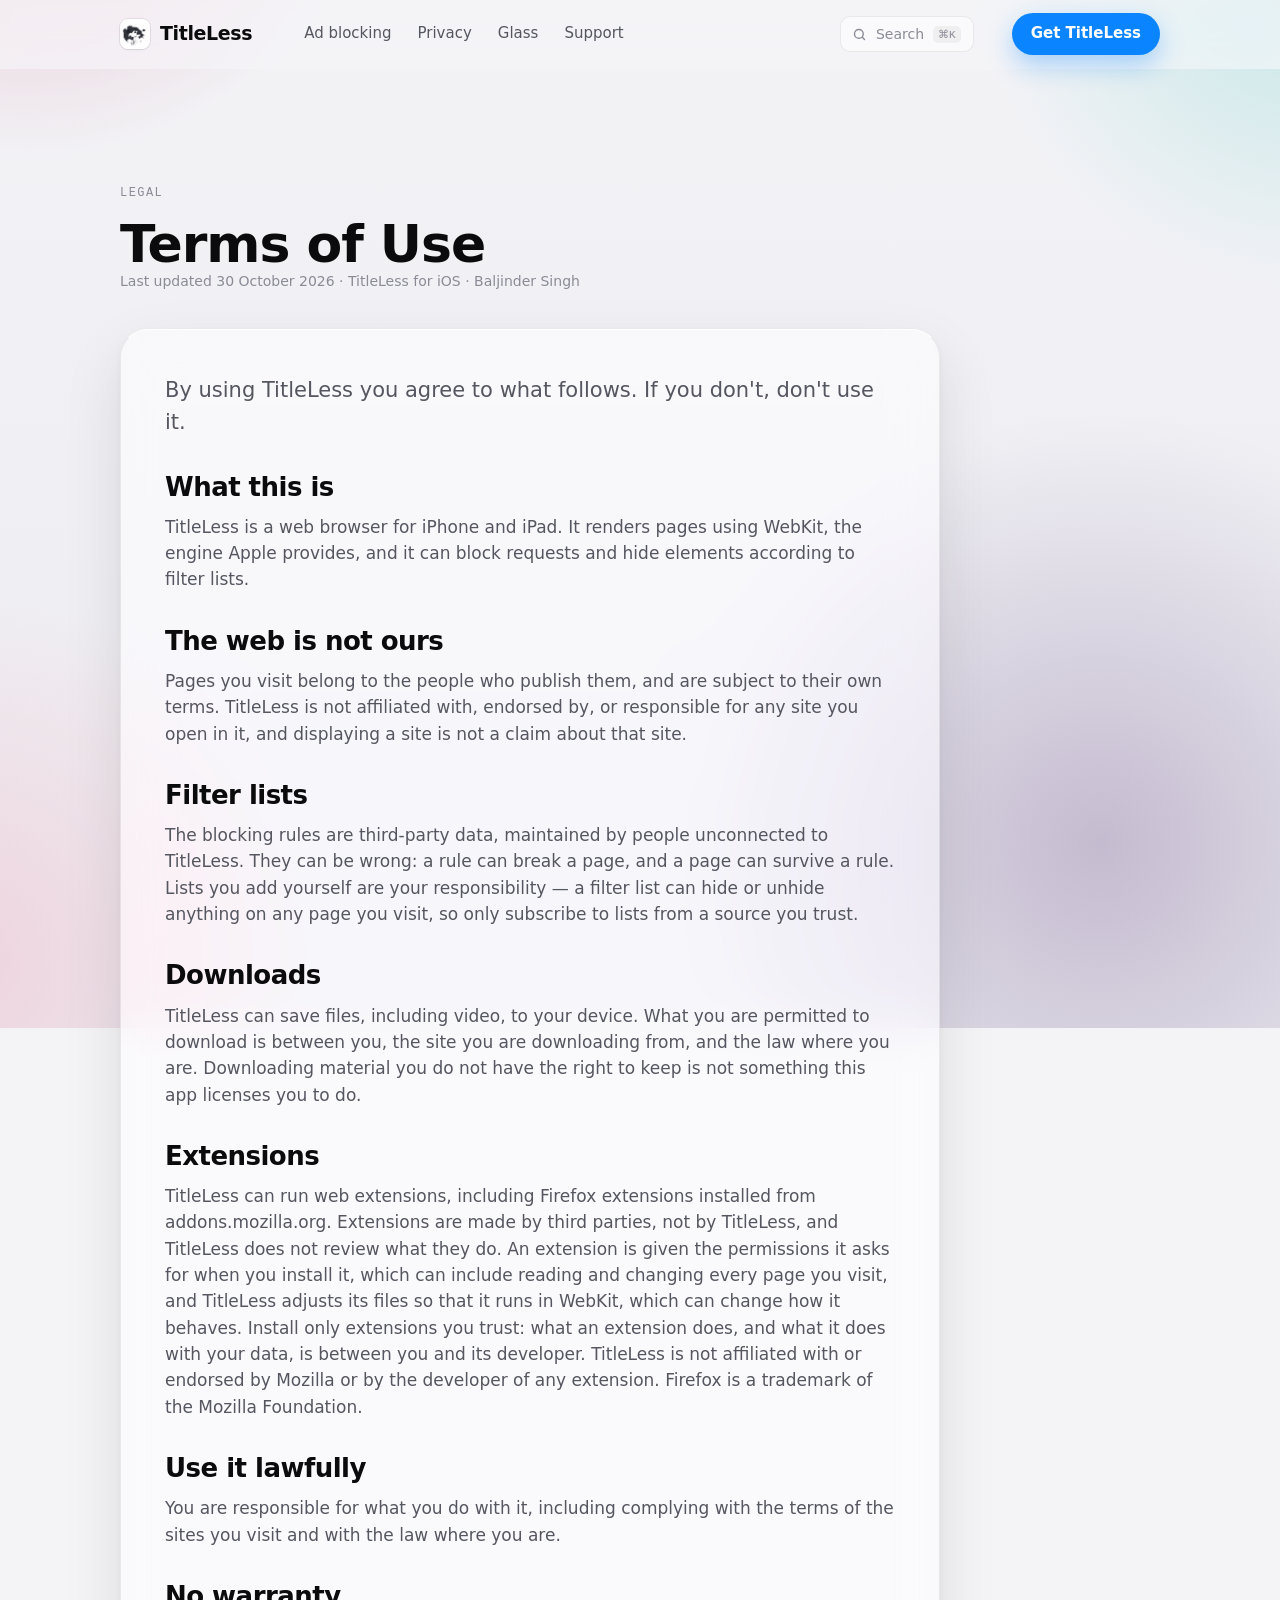
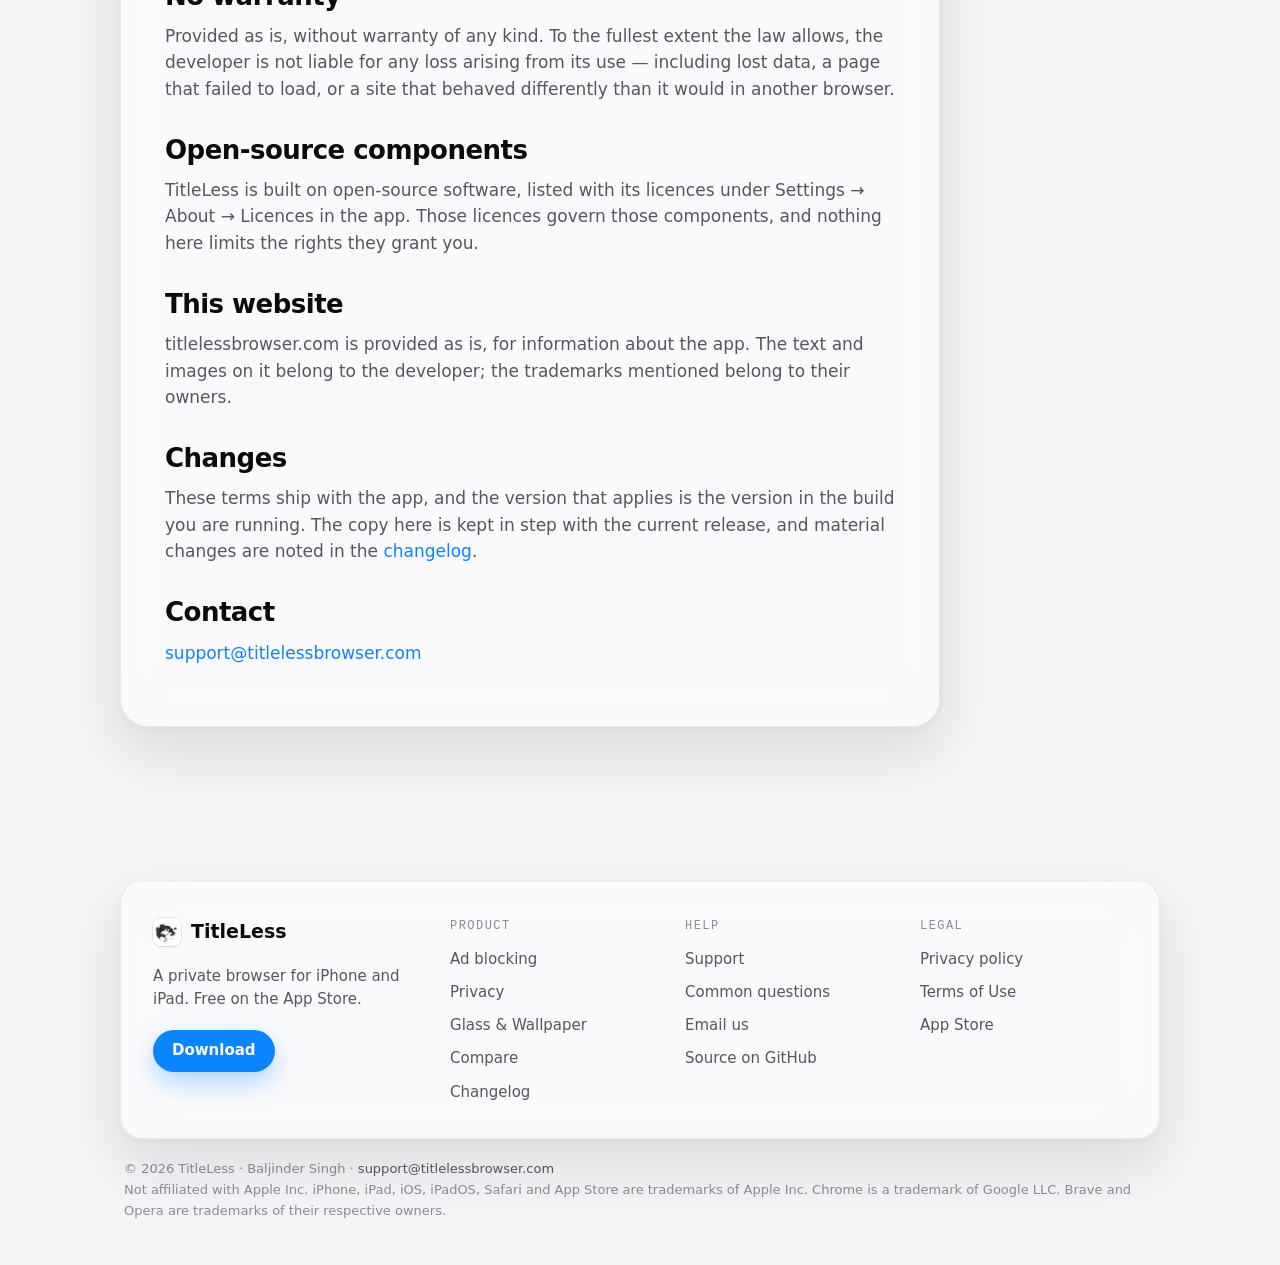
==== terms/index.html @ 801236ca "The titlelessbrowser.com site, published by GitHub Pages Moved here from the IONOS webspace, whose l" ====
<!doctype html>
<html lang="en">
<head>
<meta charset="utf-8">
<meta name="viewport" content="width=device-width, initial-scale=1">
<title>Terms of Use — TitleLess</title>
<meta name="description" content="The terms you agree to when you use TitleLess for iPhone and iPad.">
<link rel="icon" type="image/png" sizes="64x64" href="/assets/favicon.png">
<link rel="apple-touch-icon" href="/assets/apple-touch-icon.png">
<link rel="stylesheet" href="/assets/site.css?v=d35aa165">
<link rel="canonical" href="https://titlelessbrowser.com/terms/">
<meta property="og:type" content="website">
<meta property="og:site_name" content="TitleLess">
<meta property="og:url" content="https://titlelessbrowser.com/terms/">
<meta property="og:title" content="Terms of Use — TitleLess">
<meta property="og:description" content="The terms you agree to when you use TitleLess.">
<meta property="og:image" content="https://titlelessbrowser.com/assets/og.png">
<meta name="twitter:card" content="summary_large_image">
</head>
<body>

<header class="masthead" id="masthead">
  <div class="wrap masthead__inner">
    <a class="brand" href="/"><img src="/assets/icon.png" alt=""> TitleLess</a>
    <nav aria-label="Primary">
      <a href="/#blocking">Ad blocking</a>
      <a href="/#privacy">Privacy</a>
      <a href="/#glass">Glass</a>
      <a href="/support/">Support</a>
    </nav>
    <button class="search-btn" data-search-open aria-label="Search this site">
      <svg width="15" height="15" viewBox="0 0 24 24" fill="none" stroke="currentColor" stroke-width="2.2" stroke-linecap="round"><circle cx="11" cy="11" r="7"/><path d="M20 20l-3.5-3.5"/></svg>
      <span>Search</span><kbd>⌘K</kbd>
    </button>
    <a class="btn btn--primary btn--sm masthead__cta" href="https://apps.apple.com/us/app/titleless/id6802217433">Get TitleLess</a>
  </div>
</header>

<main class="wrap section">
  <div class="section__head">
    <span class="label">Legal</span>
    <h1 style="font-size: clamp(34px, 5vw, 52px);">Terms of Use</h1>
    <p class="meta">Last updated 30 October 2026 · TitleLess for iOS · Baljinder Singh</p>
  </div>

  <article class="glass prose">
    <p class="lead">By using TitleLess you agree to what follows. If you don't, don't use it.</p>

    <h2>What this is</h2>
    <p>TitleLess is a web browser for iPhone and iPad. It renders pages using WebKit, the engine
    Apple provides, and it can block requests and hide elements according to filter lists.</p>

    <h2>The web is not ours</h2>
    <p>Pages you visit belong to the people who publish them, and are subject to their own
    terms. TitleLess is not affiliated with, endorsed by, or responsible for any site you open
    in it, and displaying a site is not a claim about that site.</p>

    <h2>Filter lists</h2>
    <p>The blocking rules are third-party data, maintained by people unconnected to TitleLess.
    They can be wrong: a rule can break a page, and a page can survive a rule. Lists you add
    yourself are your responsibility — a filter list can hide or unhide anything on any page you
    visit, so only subscribe to lists from a source you trust.</p>

    <h2>Downloads</h2>
    <p>TitleLess can save files, including video, to your device. What you are permitted to
    download is between you, the site you are downloading from, and the law where you are.
    Downloading material you do not have the right to keep is not something this app licenses
    you to do.</p>

    <h2>Extensions</h2>
    <p>TitleLess can run web extensions, including Firefox extensions installed from
    addons.mozilla.org. Extensions are made by third parties, not by TitleLess, and TitleLess does
    not review what they do. An extension is given the permissions it asks for when you install
    it, which can include reading and changing every page you visit, and TitleLess adjusts its
    files so that it runs in WebKit, which can change how it behaves. Install only extensions you
    trust: what an extension does, and what it does with your data, is between you and its
    developer. TitleLess is not affiliated with or endorsed by Mozilla or by the developer of any
    extension. Firefox is a trademark of the Mozilla Foundation.</p>

    <h2>Use it lawfully</h2>
    <p>You are responsible for what you do with it, including complying with the terms of the
    sites you visit and with the law where you are.</p>

    <h2>No warranty</h2>
    <p>Provided as is, without warranty of any kind. To the fullest extent the law allows, the
    developer is not liable for any loss arising from its use — including lost data, a page that
    failed to load, or a site that behaved differently than it would in another browser.</p>

    <h2>Open-source components</h2>
    <p>TitleLess is built on open-source software, listed with its licences under Settings →
    About → Licences in the app. Those licences govern those components, and nothing here limits
    the rights they grant you.</p>

    <h2>This website</h2>
    <p>titlelessbrowser.com is provided as is, for information about the app. The text and
    images on it belong to the developer; the trademarks mentioned belong to their owners.</p>

    <h2>Changes</h2>
    <p>These terms ship with the app, and the version that applies is the version in the build
    you are running. The copy here is kept in step with the current release, and material
    changes are noted in the <a href="/changelog/">changelog</a>.</p>

    <h2>Contact</h2>
    <p><a href="mailto:support@titlelessbrowser.com">support@titlelessbrowser.com</a></p>
  </article>
</main>

<div class="search" id="search" hidden role="dialog" aria-modal="true" aria-label="Search">
  <div class="search__panel">
    <div class="search__field">
      <svg width="18" height="18" viewBox="0 0 24 24" fill="none" stroke="currentColor" stroke-width="2.2" stroke-linecap="round"><circle cx="11" cy="11" r="7"/><path d="M20 20l-3.5-3.5"/></svg>
      <input class="search__input" type="search" placeholder="Search the site — downloads, privacy, glass…" aria-label="Search">
      <button class="search__close" data-search-close>ESC</button>
    </div>
    <div class="search__results" role="listbox"></div>
  </div>
</div>

<footer class="footer">
  <div class="wrap">
    <div class="footer__inner glass glass--panel">
      <div class="footer__brand">
        <a class="footer__mark" href="/"><img src="/assets/icon.png" alt=""> TitleLess</a>
        <p>A private browser for iPhone and iPad. Free on the App Store.</p>
        <a class="btn btn--primary btn--sm" href="https://apps.apple.com/us/app/titleless/id6802217433">Download</a>
      </div>

      <nav class="footer__col" aria-label="Product">
        <span class="label">Product</span>
        <a href="/#blocking">Ad blocking</a>
        <a href="/#privacy">Privacy</a>
        <a href="/#glass">Glass &amp; Wallpaper</a>
        <a href="/#compare">Compare</a>
        <a href="/changelog/">Changelog</a>
      </nav>

      <nav class="footer__col" aria-label="Help">
        <span class="label">Help</span>
        <a href="/support/">Support</a>
        <a href="/support/#questions">Common questions</a>
        <a href="mailto:support@titlelessbrowser.com">Email us</a>
        <a href="https://github.com/supporttitleless-dev/Titleless">Source on GitHub</a>
      </nav>

      <nav class="footer__col" aria-label="Legal">
        <span class="label">Legal</span>
        <a href="/privacy/">Privacy policy</a>
        <a href="/terms/">Terms of Use</a>
        <a href="https://apps.apple.com/us/app/titleless/id6802217433">App Store</a>
      </nav>
    </div>

    <p class="footer__legal">© <span id="year">2026</span> TitleLess · Baljinder Singh ·
    <a href="mailto:support@titlelessbrowser.com">support@titlelessbrowser.com</a><br>
    Not affiliated with Apple Inc. iPhone, iPad, iOS, iPadOS, Safari and App Store are trademarks
    of Apple Inc. Chrome is a trademark of Google LLC. Brave and Opera are trademarks of their
    respective owners.</p>
  </div>
</footer>

<script>document.getElementById('year').textContent = new Date().getFullYear();</script>
</body>
</html>
---- assets/site.css ----
/* TitleLess — web design language.
   The app's glass, ported to a white page. Tokens mirror the app's real
   values: radius 28/22/14, capsule = height/2, gradient alpha 0.55, the
   Wallpaper.swift preset ramps, the iOS accent blue and green. */

/* ---------------------------------------------------------------- tokens */
:root {
  color-scheme: light;

  /* Ground. White-based: a near-white paper, never pure #FFF, so white glass
     still reads as a separate object on top of it. */
  --ground:        #F4F4F7;
  --ground-2:      #ECECF1;

  /* Ink */
  --ink:           #0B0B0D;   /* Wallpaper "Ink" stop 1 — body + headings */
  --ink-2:         #55565F;   /* secondary label */
  --ink-3:         #8A8B95;   /* tertiary label */

  /* Accents, straight off the app */
  --accent:        #0A84FF;   /* iOS system blue — links, values */
  --accent-press:  #0069D9;
  --on:            #30D158;   /* iOS system green — a toggle that is on */

  /* App gradient presets, used as pale blooms behind the glass */
  --dusk-1: #1B2A4A; --dusk-2: #5B3A78; --dusk-3: #C2557A;
  --tide-1: #08243B; --tide-2: #1B6E8C; --tide-3: #7FD4D0;
  --bloom-3: #F2A0B6;

  /* Glass */
  --glass:         rgba(255, 255, 255, 0.55);
  --glass-strong:  rgba(255, 255, 255, 0.72);
  --glass-well:    rgba(255, 255, 255, 0.40);  /* a group inside a card */
  --glass-blur:    saturate(180%) blur(24px);
  --rim:           rgba(255, 255, 255, 0.85);  /* lit top edge */
  --hairline:      rgba(11, 11, 13, 0.07);
  --shadow:        0 24px 60px rgba(11, 11, 13, 0.10),
                   0 2px 8px rgba(11, 11, 13, 0.05);
  --shadow-lift:   0 34px 80px rgba(11, 11, 13, 0.16),
                   0 3px 10px rgba(11, 11, 13, 0.07);

  /* Geometry — the app's own radii */
  --r-card:   28px;
  --r-panel:  22px;
  --r-row:    14px;
  --r-capsule: 999px;

  /* Rhythm */
  --gutter: 20px;
  --max:    1080px;
  --section: clamp(64px, 9vw, 128px);

  /* Type */
  --font-round: ui-rounded, "SF Pro Rounded", "SF Pro Display", -apple-system,
                BlinkMacSystemFont, "Segoe UI", system-ui, sans-serif;
  --font-text:  -apple-system, BlinkMacSystemFont, "SF Pro Text", "Segoe UI",
                system-ui, Roboto, Helvetica, Arial, sans-serif;
  --font-mono:  ui-monospace, SFMono-Regular, Menlo, monospace;
}

/* White-based by decision: the site does not follow the system's dark mode.
   The app is where light and dark live; the site is one white room. */

/* --------------------------------------------------------------- reset-ish */
* { box-sizing: border-box; }

body {
  margin: 0;
  background: var(--ground);
  color: var(--ink);
  font-family: var(--font-text);
  font-size: 17px;
  line-height: 1.55;
  -webkit-font-smoothing: antialiased;
  overflow-x: hidden;
}

/* The wallpaper: soft blooms of the app's gradients under everything, so the
   glass has something to refract. Fixed, never scrolls, never interactive. */
body::before {
  content: "";
  position: fixed;
  inset: -10vmax;
  z-index: -1;
  pointer-events: none;
  background:
    radial-gradient(44vmax 44vmax at 10% -8%,  color-mix(in oklab, var(--dusk-3) 38%, transparent), transparent 68%),
    radial-gradient(40vmax 40vmax at 94% 6%,   color-mix(in oklab, var(--tide-3) 44%, transparent), transparent 68%),
    radial-gradient(48vmax 48vmax at 80% 84%,  color-mix(in oklab, var(--dusk-2) 28%, transparent), transparent 70%),
    radial-gradient(42vmax 42vmax at 6% 94%,   color-mix(in oklab, var(--bloom-3) 32%, transparent), transparent 70%),
    linear-gradient(180deg, var(--ground), var(--ground-2));
}

img { max-width: 100%; display: block; }

a { color: var(--accent); text-decoration: none; }
a:hover { text-decoration: underline; }

h1, h2, h3, .rounded { font-family: var(--font-round); letter-spacing: -0.02em; }

h1 { font-size: clamp(40px, 6.4vw, 68px); line-height: 1.04; font-weight: 800; margin: 0; }
h2 { font-size: clamp(28px, 3.6vw, 40px); line-height: 1.12; font-weight: 800; margin: 0 0 12px; }
h3 { font-size: 21px; line-height: 1.25; font-weight: 700; margin: 0 0 6px; }

p  { margin: 0 0 16px; color: var(--ink-2); }
p.lead { font-size: clamp(18px, 2.1vw, 21px); color: var(--ink-2); max-width: 56ch; }

.wrap { width: 100%; max-width: var(--max); margin-inline: auto; padding-inline: var(--gutter); }

/* ------------------------------------------------------------------ glass */
/* One surface, three weights. Nothing else in the site draws its own box. */
.glass {
  background: var(--glass);
  -webkit-backdrop-filter: var(--glass-blur);
  backdrop-filter: var(--glass-blur);
  border: 1px solid var(--hairline);
  border-top-color: var(--rim);
  border-radius: var(--r-card);
  box-shadow: var(--shadow);
}
.glass--panel  { border-radius: var(--r-panel); }
.glass--strong { background: var(--glass-strong); }
.glass--well {
  background: var(--glass-well);
  border-radius: var(--r-panel);
  border: 1px solid var(--hairline);
  box-shadow: none;
  -webkit-backdrop-filter: none;
  backdrop-filter: none;
}

@supports not ((backdrop-filter: blur(1px)) or (-webkit-backdrop-filter: blur(1px))) {
  .glass { background: color-mix(in oklab, var(--ground) 82%, white); }
}

/* =============================================================== masthead */
/* A plain bar, not a floating pill: the mark stands on its own at the left,
   the links sit in the middle, and the one action is at the right — which is
   where every browser's site puts it, because that is where people look. */
.masthead {
  position: sticky; top: 0; z-index: 60;
  background: color-mix(in oklab, var(--ground) 72%, transparent);
  -webkit-backdrop-filter: saturate(180%) blur(18px);
          backdrop-filter: saturate(180%) blur(18px);
  border-bottom: 1px solid transparent;
  transition: border-color .2s ease, background .2s ease;
}
/* The rule only appears once the page has moved, so the top of the page is
   one uninterrupted surface. */
.masthead.is-stuck {
  border-bottom-color: var(--hairline);
  background: color-mix(in oklab, var(--ground) 88%, transparent);
}
.masthead__inner {
  display: flex; align-items: center; gap: 28px;
  height: 68px;
}
.brand {
  display: inline-flex; align-items: center; gap: 10px;
  font-family: var(--font-round); font-weight: 800; font-size: 19px;
  letter-spacing: -0.02em; color: var(--ink);
}
.brand:hover { text-decoration: none; }
.brand img {
  width: 30px; height: 30px; border-radius: 8px;
  box-shadow: 0 0 0 1px var(--hairline), 0 1px 2px rgba(11, 13, 20, .08);
}
.masthead nav { display: flex; gap: 2px; margin-left: 12px; }
.masthead nav a {
  color: var(--ink-2); font-size: 15px; font-weight: 500;
  padding: 8px 12px; border-radius: 10px;
}
.masthead nav a:hover { color: var(--ink); background: rgba(11, 13, 20, .04); text-decoration: none; }
.masthead nav a[aria-current="page"] { color: var(--ink); font-weight: 600; }
.masthead__cta { margin-left: auto; }
@media (max-width: 760px) {
  .masthead__inner { height: 60px; gap: 10px; }
  .masthead nav { display: none; }
}

/* =================================================================== hero */
.hero { padding-block: clamp(56px, 8vw, 104px) clamp(40px, 6vw, 72px); }
.hero__claim { max-width: 21ch; }
.hero h1 { font-size: clamp(42px, 6vw, 72px); letter-spacing: -0.035em; }
.hero__sub {
  font-size: clamp(18px, 2vw, 22px); line-height: 1.5;
  color: var(--ink-2); max-width: 54ch; margin: 22px 0 0;
}
.hero__cta { display: flex; flex-wrap: wrap; gap: 12px; margin-top: 32px; }
/* The row of plain facts under the buttons — the closest thing an app with no
   ratings yet has to a trust signal, and all of it verifiable. */
.hero__facts {
  display: flex; flex-wrap: wrap; gap: 8px 22px;
  margin: 26px 0 0; padding: 0; list-style: none;
}
.hero__facts li {
  display: flex; align-items: center; gap: 8px;
  font-size: 14px; color: var(--ink-2);
}
.hero__facts li::before {
  content: ""; width: 5px; height: 5px; border-radius: 50%;
  background: var(--on); flex: none;
}
.hero__grid {
  display: grid; align-items: center;
  grid-template-columns: minmax(0, 1.08fr) minmax(0, .92fr);
  gap: clamp(28px, 5vw, 60px);
}
@media (max-width: 900px) {
  .hero__grid { grid-template-columns: 1fr; }
  .hero__art { order: 2; justify-self: center; }
  .hero__claim { max-width: none; }
}

/* ============================================================ value props */
/* Three claims, stated once, with no picture. What the page is actually
   about, above anything that needs a screenshot to explain. */
.props {
  display: grid; gap: 18px;
  grid-template-columns: repeat(3, minmax(0, 1fr));
}
.prop { padding: 28px 26px; }
.prop .ic {
  width: 40px; height: 40px; border-radius: 12px;
  display: grid; place-items: center; margin-bottom: 16px;
  background: rgba(10, 132, 255, .10); color: var(--accent);
}
.prop h3 { font-size: 20px; }
.prop p { margin: 0; font-size: 15.5px; }
@media (max-width: 880px) { .props { grid-template-columns: 1fr; } }

/* ============================================================ feature row */
/* One idea, one picture, alternating sides. Three of these carry the whole
   product — not a gallery of everything the app can draw. */
.feature {
  display: grid; align-items: center;
  grid-template-columns: minmax(0, 1fr) minmax(0, 1fr);
  gap: clamp(28px, 5vw, 72px);
  padding-block: clamp(48px, 7vw, 88px);
}
.feature + .feature { border-top: 1px solid var(--hairline); }
.feature__text .label { display: block; margin-bottom: 14px; }
.feature__text h2 { font-size: clamp(26px, 3.2vw, 36px); }
.feature__text p { font-size: 17px; max-width: 46ch; }
.feature__list { margin: 20px 0 0; padding: 0; list-style: none; }
.feature__list li {
  display: flex; gap: 12px; align-items: flex-start;
  padding: 11px 0; border-bottom: 1px solid var(--hairline);
  font-size: 15.5px; color: var(--ink-2);
}
.feature__list li:last-child { border-bottom: 0; }
.feature__list b { color: var(--ink); font-weight: 600; }
.feature--flip .feature__art { order: -1; }
@media (max-width: 880px) {
  .feature { grid-template-columns: 1fr; }
  .feature--flip .feature__art { order: 0; }
  .feature__art { justify-self: center; }
}

/* ============================================================== compare */
.compare-wrap { overflow-x: auto; }
.compare {
  width: 100%; border-collapse: collapse;
  font-size: 15.5px; min-width: 520px;
}
.compare th, .compare td { padding: 15px 16px; text-align: left; }
.compare thead th {
  font-family: var(--font-mono); font-size: 12px; letter-spacing: .1em;
  text-transform: uppercase; color: var(--ink-3); font-weight: 500;
  border-bottom: 1px solid var(--hairline);
}
.compare tbody tr { border-bottom: 1px solid var(--hairline); }
.compare tbody tr:last-child { border-bottom: 0; }
.compare td:first-child { color: var(--ink); font-weight: 500; }
.compare td { color: var(--ink-2); }
.compare .yes, .compare .no, .compare .mid { text-align: center; }
.compare .yes { color: var(--on); font-weight: 600; }
.compare .mid { color: var(--ink-2); }
.compare .no  { color: var(--ink-3); }
.compare thead th:not(:first-child) { text-align: center; }
.compare td:first-child, .compare th:first-child { min-width: 240px; }
.compare__own { background: rgba(10, 132, 255, .05); }
.compare thead th:nth-child(2) { color: var(--accent); }

/* ---------------------------------------------------------------- buttons */
.btn {
  display: inline-flex; align-items: center; justify-content: center; gap: 8px;
  height: 52px; padding: 0 26px;
  border-radius: var(--r-capsule);
  font-family: var(--font-round); font-weight: 700; font-size: 17px;
  border: 1px solid transparent; cursor: pointer;
  transition: transform .16s ease, box-shadow .16s ease, background .16s ease;
}
.btn:hover { text-decoration: none; transform: translateY(-1px); }
.btn:active { transform: translateY(0) scale(0.985); }
.btn--primary { background: var(--accent); color: #fff; box-shadow: 0 10px 26px rgba(10, 132, 255, 0.32); }
.btn--primary:hover { background: var(--accent-press); }
.btn--ghost {
  background: var(--glass-strong); color: var(--ink);
  border-color: var(--hairline); border-top-color: var(--rim);
  -webkit-backdrop-filter: var(--glass-blur); backdrop-filter: var(--glass-blur);
}
.btn--sm { height: 42px; padding: 0 18px; font-size: 15px; }

/* ------------------------------------------------------------------ phone */
.phone {
  position: relative;
  width: min(300px, 78%);
  margin-inline: auto;
  /* The screenshot is 1206x2622, and the bezel adds 9px of padding on every
     side — so the *border box* has to be that much wider and taller, or the
     inner area is the wrong shape and object-fit: cover crops the sides off.
     1206+18 x 2622+18. */
  aspect-ratio: 1224 / 2640;
  border-radius: 46px;
  padding: 9px;
  background: linear-gradient(160deg, rgba(255,255,255,.9), rgba(255,255,255,.35));
  border: 1px solid var(--hairline);
  box-shadow: var(--shadow-lift);
}
.phone img { width: 100%; height: 100%; object-fit: cover; border-radius: 38px; }
.phone--tilt { transform: rotate(-2.5deg); }

/* --------------------------------------------------------------- sections */
.section { padding-block: var(--section); }
.section__head { max-width: 62ch; margin-bottom: 36px; }

.cards { display: grid; gap: 18px; grid-template-columns: repeat(3, minmax(0, 1fr)); }
.cards--2 { grid-template-columns: repeat(2, minmax(0, 1fr)); }
.card { padding: 26px; }
.card .ic {
  width: 44px; height: 44px; border-radius: var(--r-row);
  display: grid; place-items: center; margin-bottom: 16px;
  background: var(--glass-well); border: 1px solid var(--hairline);
  color: var(--accent);
}
.card p:last-child { margin-bottom: 0; }
@media (max-width: 880px) { .cards, .cards--2 { grid-template-columns: 1fr; } }

/* A settings-style list, straight from the app: a well, rows, a divider. */
.rows { padding: 8px 18px; }
.row {
  display: flex; align-items: center; gap: 16px;
  padding: 15px 0; border-bottom: 1px solid var(--hairline);
}
.row:last-child { border-bottom: 0; }
.row__title { font-weight: 500; }
.row__value { margin-left: auto; color: var(--accent); font-weight: 500; }
.row__hint { display: block; font-size: 14px; color: var(--ink-3); font-weight: 400; }
.toggle {
  margin-left: auto; width: 51px; height: 31px; border-radius: var(--r-capsule);
  background: rgba(120, 120, 128, 0.32); position: relative; flex: none;
}
.toggle.is-on { background: var(--on); }
.toggle::after {
  content: ""; position: absolute; top: 2px; left: 2px;
  width: 27px; height: 27px; border-radius: 50%; background: #fff;
  box-shadow: 0 2px 6px rgba(0,0,0,.2); transition: transform .2s ease;
}
.toggle.is-on::after { transform: translateX(20px); }

/* Screenshot gallery */
.strip { display: grid; gap: 30px 18px; grid-template-columns: repeat(3, minmax(0, 1fr)); align-items: start; }
.strip .phone { width: 100%; }
.shot { margin: 0; }
.shot figcaption {
  margin-top: 14px; text-align: center;
  font-size: 15px; font-weight: 500; color: var(--ink-2);
}
@media (max-width: 880px) {
  .strip { grid-template-columns: repeat(2, minmax(0, 1fr)); gap: 24px 12px; }
  .shot figcaption { font-size: 14px; }
}
@media (max-width: 520px) { .strip { grid-template-columns: 1fr; } .strip .phone { width: min(280px, 72%); } }

/* Prose pages — privacy, support, changelog */
.prose { padding: clamp(28px, 4vw, 44px); max-width: 820px; }
.prose p, .prose ul { max-width: 68ch; }
.prose h2 { margin-top: 34px; font-size: 26px; }
.prose h2:first-child { margin-top: 0; }
.prose h3 { margin-top: 24px; }
.prose ul { margin: 0 0 16px; padding-left: 22px; color: var(--ink-2); }
.prose li { margin-bottom: 8px; }
.prose code { font-family: var(--font-mono); font-size: 14px; background: var(--glass-well); padding: 2px 6px; border-radius: 6px; }
.meta { font-size: 14px; color: var(--ink-3); }

/* Changelog */
.release { padding: 24px 26px; margin-bottom: 18px; }
.release__head { display: flex; align-items: baseline; gap: 12px; flex-wrap: wrap; margin-bottom: 10px; }
.tag {
  display: inline-flex; align-items: center; height: 26px; padding: 0 12px;
  border-radius: var(--r-capsule); background: var(--glass-well);
  border: 1px solid var(--hairline);
  font-family: var(--font-mono); font-size: 13px; color: var(--ink-2);
}

/* The closing card */
/* The last thing on the page, so it carries the icon, the one action, and the
   three facts somebody hesitating would want — not a repeat of the hero. */
.closer {
  padding: clamp(36px, 5vw, 60px) clamp(24px, 4vw, 48px);
  text-align: center;
}
.closer__icon {
  width: 76px; height: 76px; border-radius: 18px; margin: 0 auto 18px;
  box-shadow: 0 0 0 1px var(--hairline), 0 12px 30px rgba(11, 13, 20, .12);
}
.closer .label { display: block; margin-bottom: 12px; }
.closer .lead { margin-inline: auto; }
.closer__cta {
  display: flex; flex-wrap: wrap; gap: 12px; justify-content: center;
  margin-top: 26px;
}
.closer__points {
  display: flex; flex-wrap: wrap; justify-content: center; gap: 10px 26px;
  list-style: none; margin: 28px 0 0; padding: 0;
  font-size: 15px; color: var(--ink-2);
}
/* A tick before each, drawn rather than an image or an emoji. */
.closer__points li { display: flex; align-items: center; gap: 8px; }
.closer__points li::before {
  content: ""; flex: none;
  width: 16px; height: 16px; border-radius: 50%;
  background: color-mix(in oklab, var(--on) 22%, transparent);
  box-shadow: inset 0 0 0 1px color-mix(in oklab, var(--on) 45%, transparent);
}
@media (max-width: 620px) {
  .closer__points { flex-direction: column; align-items: flex-start; text-align: left; }
}

/* Footer */
/* Three columns on a wide screen, stacked on a phone. The brand block says
   what this is and offers the one action; the two navs are everything else,
   grouped rather than strung along a single line. */
.footer { padding-block: 40px 44px; }
.footer__inner {
  display: grid;
  grid-template-columns: minmax(0, 1.3fr) repeat(3, minmax(0, 1fr));
  gap: 34px 28px;
  padding: 34px 32px;
}
.footer__brand p { font-size: 15px; margin: 12px 0 18px; max-width: 32ch; }
.footer__mark {
  display: inline-flex; align-items: center; gap: 10px;
  font-family: var(--font-round); font-weight: 800; font-size: 19px; color: var(--ink);
}
.footer__mark:hover { text-decoration: none; }
.footer__mark img {
  width: 28px; height: 28px; border-radius: 8px;
  box-shadow: 0 0 0 1px var(--hairline), 0 1px 2px rgba(11, 11, 13, .08);
}

.footer__col { display: flex; flex-direction: column; gap: 10px; }
.footer__col .label { margin-bottom: 2px; }
.footer__col a { color: var(--ink-2); font-size: 15px; width: fit-content; }
.footer__col a:hover { color: var(--ink); text-decoration: none; }

.footer__legal a { color: var(--ink-2); }
.footer__legal {
  margin: 20px 4px 0;
  font-size: 13px; line-height: 1.6; color: var(--ink-3);
}

@media (max-width: 900px) {
  .footer__inner { grid-template-columns: 1fr 1fr; padding: 28px 24px; gap: 28px 20px; }
  .footer__brand { grid-column: 1 / -1; }
}
@media (max-width: 460px) {
  .footer__inner { grid-template-columns: 1fr; }
}

/* Motion */
@media (prefers-reduced-motion: reduce) {
  * { animation: none !important; transition: none !important; }
  .phone--tilt { transform: none; }
}

/* ============================================================== motion */
/* One idea: things arrive by fading up a little as they come into view.
   Only opacity and transform, so the compositor does all of it and the main
   thread stays free for scrolling. */
.reveal {
  opacity: 0;
  transform: translateY(18px);
  transition: opacity .6s cubic-bezier(.22,.61,.36,1),
              transform .6s cubic-bezier(.22,.61,.36,1);
  will-change: opacity, transform;
}
.reveal.is-in { opacity: 1; transform: none; }
/* A row of cards arrives one after another rather than as a block. */
.reveal[data-delay="1"] { transition-delay: .08s; }
.reveal[data-delay="2"] { transition-delay: .16s; }
.reveal[data-delay="3"] { transition-delay: .24s; }
.reveal[data-delay="4"] { transition-delay: .32s; }
.reveal[data-delay="5"] { transition-delay: .40s; }

/* The chips beside the hero phone breathe, so the shot doesn't read as a
   still life. Two different durations, or they move as one object. */
@keyframes float-a { from { transform: translateY(0); } to { transform: translateY(-9px); } }
@keyframes float-b { from { transform: translateY(0); } to { transform: translateY(-6px); } }
.chip--a { animation: float-a 4.5s ease-in-out infinite alternate; }
.chip--b { animation: float-b 6s ease-in-out infinite alternate; }

/* ============================================================ mono label */
/* The second voice on the page: small, tracked out, upper case. Labels and
   eyebrows only — never a sentence you actually read. */
.label {
  font-family: var(--font-mono);
  font-size: 12px;
  font-weight: 500;
  letter-spacing: .12em;
  text-transform: uppercase;
  color: var(--ink-3);
}
.section__head .label { display: block; margin-bottom: 14px; }
.eyebrow { font-family: var(--font-mono); font-size: 12px; letter-spacing: .1em; text-transform: uppercase; }
.card .label { display: block; margin-bottom: 10px; }
.shot figcaption { font-family: var(--font-mono); font-size: 12px; letter-spacing: .08em;
                   text-transform: uppercase; color: var(--ink-3); }

@media (prefers-reduced-motion: reduce) {
  * { animation: none !important; transition: none !important; }
  .phone--tilt { transform: none; }
}

/* ============================================================== motion */
/* One idea: things arrive by fading up a little as they come into view.
   Only opacity and transform, so the compositor does all of it and the main
   thread stays free for scrolling. */
.reveal {
  opacity: 0;
  transform: translateY(18px);
  transition: opacity .6s cubic-bezier(.22,.61,.36,1),
              transform .6s cubic-bezier(.22,.61,.36,1);
  will-change: opacity, transform;
}
.reveal.is-in { opacity: 1; transform: none; }
/* A row of cards arrives one after another rather than as a block. */
.reveal[data-delay="1"] { transition-delay: .08s; }
.reveal[data-delay="2"] { transition-delay: .16s; }
.reveal[data-delay="3"] { transition-delay: .24s; }
.reveal[data-delay="4"] { transition-delay: .32s; }
.reveal[data-delay="5"] { transition-delay: .40s; }

/* The chips beside the hero phone breathe, so the shot doesn't read as a
   still life. Two different durations, or they move as one object. */
@keyframes float-a { from { transform: translateY(0); } to { transform: translateY(-9px); } }
@keyframes float-b { from { transform: translateY(0); } to { transform: translateY(-6px); } }
.chip--a { animation: float-a 4.5s ease-in-out infinite alternate; }
.chip--b { animation: float-b 6s ease-in-out infinite alternate; }

/* ============================================================ mono label */
/* The second voice on the page: small, tracked out, upper case. Labels and
   eyebrows only — never a sentence you actually read. */
.label {
  font-family: var(--font-mono);
  font-size: 12px;
  font-weight: 500;
  letter-spacing: .12em;
  text-transform: uppercase;
  color: var(--ink-3);
}
.section__head .label { display: block; margin-bottom: 14px; }
.eyebrow { font-family: var(--font-mono); font-size: 12px; letter-spacing: .1em; text-transform: uppercase; }
.card .label { display: block; margin-bottom: 10px; }
.shot figcaption { font-family: var(--font-mono); font-size: 12px; letter-spacing: .08em;
                   text-transform: uppercase; color: var(--ink-3); }

/* ============================================================== carousel */
.carousel { position: relative; }
.carousel__track {
  --card: clamp(210px, 24vw, 264px);
  display: flex;
  gap: 20px;
  overflow-x: auto;
  scroll-snap-type: x mandatory;
  scroll-behavior: smooth;
  padding: 4px 4px 8px;
  margin-inline: -4px;
  /* The browser's own momentum, and no scrollbar drawn over the cards. */
  -webkit-overflow-scrolling: touch;
  scrollbar-width: none;
  /* No hard edge where the strip ends: the cards dissolve into the page on
     both sides, so the row reads as part of the page rather than as a window
     cut into it. The mask is on the scroller itself, so the arrows and dots —
     its siblings — stay solid. */
  /* Fixed pixels, not a percentage: a percentage feather grows with the
     viewport and starts eating the card. 28px is enough to kill the cut edge
     and little enough that a card at rest is untouched. */
  -webkit-mask-image: linear-gradient(90deg, transparent 0, #000 28px,
                                      #000 calc(100% - 28px), transparent 100%);
          mask-image: linear-gradient(90deg, transparent 0, #000 28px,
                                      #000 calc(100% - 28px), transparent 100%);
}
@media (max-width: 720px) {
  .carousel__track {
    /* One card at a time, with the next one showing at the edge so it is
       obvious the strip moves. The side padding is what lets the first and
       last card reach the middle of the screen — without it they stop against
       the edge and never centre. */
    --card: 74vw;
    gap: 14px;
    padding-inline: calc((100% - var(--card)) / 2);
    -webkit-mask-image: linear-gradient(90deg, transparent 0, #000 16px,
                                        #000 calc(100% - 16px), transparent 100%);
            mask-image: linear-gradient(90deg, transparent 0, #000 16px,
                                        #000 calc(100% - 16px), transparent 100%);
  }
}
.carousel__track::-webkit-scrollbar { display: none; }
.carousel__track.is-dragging { scroll-behavior: auto; cursor: grabbing; }
.carousel__track.is-dragging * { pointer-events: none; }

.carousel .shot {
  flex: 0 0 var(--card);
  scroll-snap-align: center;
  margin: 0;
}
.carousel .phone { width: 100%; }

.carousel__arrow {
  position: absolute; top: 44%; z-index: 3;
  width: 46px; height: 46px; border-radius: var(--r-capsule);
  display: grid; place-items: center;
  background: var(--glass-strong);
  -webkit-backdrop-filter: var(--glass-blur); backdrop-filter: var(--glass-blur);
  border: 1px solid var(--hairline); border-top-color: var(--rim);
  box-shadow: var(--shadow);
  color: var(--ink); cursor: pointer;
  transition: transform .16s ease, opacity .2s ease;
}
.carousel__arrow:hover { transform: scale(1.06); }
.carousel__arrow[disabled] { opacity: 0; pointer-events: none; }
.carousel__arrow--prev { left: -10px; }
.carousel__arrow--next { right: -10px; }
@media (max-width: 720px) { .carousel__arrow { display: none; } }

.carousel__dots { display: flex; justify-content: center; gap: 8px; margin-top: 22px; }
.carousel__dot {
  width: 7px; height: 7px; padding: 0; border: 0; border-radius: 50%;
  background: var(--ink-3); opacity: .28; cursor: pointer;
  transition: opacity .2s ease, transform .2s ease;
}
.carousel__dot.is-on { opacity: 1; transform: scale(1.35); background: var(--accent); }

@media (prefers-reduced-motion: reduce) {
  .reveal { opacity: 1; transform: none; transition: none; }
  .chip--a, .chip--b { animation: none; }
  .carousel__track { scroll-behavior: auto; }
}

/* ================================================================= support */
.support__top {
  display: grid; gap: 18px;
  grid-template-columns: repeat(2, minmax(0, 1fr));
  margin-bottom: 8px;
}
.support__top .card h3 { font-size: 19px; word-break: break-word; }
.support__checklist { margin: 14px 0 0; padding-left: 20px; color: var(--ink-2); }
.support__checklist li { margin-bottom: 7px; }
@media (max-width: 780px) { .support__top { grid-template-columns: 1fr; } }

/* The questions: closed until asked for, so the page is a list you scan
   rather than a wall you scroll. <details> does the work — it opens with no
   JavaScript, and it is findable by the browser's own in-page search. */
.faq { display: grid; gap: 34px; }
.faq__group .label { display: block; margin-bottom: 12px; }

.faq__item {
  background: var(--glass);
  -webkit-backdrop-filter: var(--glass-blur); backdrop-filter: var(--glass-blur);
  border: 1px solid var(--hairline);
  border-top-color: var(--rim);
  border-radius: var(--r-panel);
  box-shadow: var(--shadow);
  margin-bottom: 10px;
  overflow: hidden;
}
.faq__item summary {
  display: flex; align-items: center; gap: 14px;
  padding: 18px 22px;
  font-family: var(--font-round); font-weight: 700; font-size: 17px;
  cursor: pointer;
  list-style: none;
}
.faq__item summary::-webkit-details-marker { display: none; }
/* The chevron, drawn from a rotated corner rather than loaded as an icon. */
.faq__item summary::after {
  content: "";
  flex: none; margin-left: auto;
  width: 9px; height: 9px;
  border-right: 2px solid var(--ink-3);
  border-bottom: 2px solid var(--ink-3);
  transform: rotate(45deg) translate(-2px, -2px);
  transition: transform .22s ease;
}
.faq__item[open] summary::after { transform: rotate(-135deg) translate(-3px, -3px); }
.faq__item summary:hover { background: var(--glass-well); }
.faq__answer { padding: 0 22px 20px; }
.faq__answer p { margin: 0; }

/* =============================================================== releases */
.release { padding: 26px 28px; margin-bottom: 20px; }
.release__head { display: flex; align-items: baseline; gap: 12px; flex-wrap: wrap; margin-bottom: 10px; }
.release ul { margin: 0; padding-left: 20px; color: var(--ink-2); }
.release li { margin-bottom: 9px; }
.release b { color: var(--ink); font-weight: 600; }

/* The release that carries the headline feature: room to show it rather than
   list it. */
.release--feature { padding: clamp(28px, 4vw, 44px); }
.release--feature h2 { font-size: clamp(26px, 3.2vw, 36px); margin-top: 6px; }
.release--feature .lead { max-width: 60ch; }

.release__figure {
  display: grid; gap: 20px;
  grid-template-columns: repeat(2, minmax(0, 1fr));
  margin: 26px 0 8px;
}
.release__figure figure { margin: 0; }
/* The close-ups are crops of the real interface, so they get the same glass
   treatment as everything else rather than sitting on the page raw. */
.release__figure img {
  width: 100%; height: auto;
  border-radius: var(--r-panel);
  border: 1px solid var(--hairline);
  box-shadow: var(--shadow);
  background: var(--glass-well);
}
.release__figure figcaption {
  margin-top: 12px; font-size: 14.5px; line-height: 1.5; color: var(--ink-2);
}
.release__figure figcaption b { color: var(--ink); }

.release__points { list-style: none; margin: 24px 0 18px; padding: 0; }
.release__points li {
  padding: 13px 0; border-bottom: 1px solid var(--hairline);
  color: var(--ink-2); font-size: 15.5px;
}
.release__points li:last-child { border-bottom: 0; }

@media (max-width: 760px) { .release__figure { grid-template-columns: 1fr; } }

/* ================================================================= search */
.search-btn {
  display: inline-flex; align-items: center; gap: 9px;
  height: 36px; padding: 0 12px 0 11px; margin-left: auto;
  border-radius: 10px; border: 1px solid var(--hairline);
  background: rgba(255, 255, 255, .5);
  color: var(--ink-3); font-size: 14px; font-family: inherit;
  cursor: pointer;
  transition: color .15s ease, border-color .15s ease, background .15s ease;
}
.search-btn:hover { color: var(--ink-2); border-color: rgba(11, 13, 20, .14); background: #fff; }
.search-btn kbd {
  font-family: var(--font-mono); font-size: 11px;
  padding: 2px 5px; border-radius: 5px;
  background: rgba(11, 13, 20, .05); color: var(--ink-3);
}
.masthead__cta { margin-left: 10px; }
@media (max-width: 760px) {
  .search-btn span, .search-btn kbd { display: none; }
  .search-btn { padding: 0 9px; }
}

.search[hidden] { display: none !important; }
.search {
  position: fixed; inset: 0; z-index: 200;
  background: rgba(11, 13, 20, .28);
  -webkit-backdrop-filter: blur(6px); backdrop-filter: blur(6px);
  padding: clamp(60px, 12vh, 140px) 20px 20px;
  display: flex; justify-content: center; align-items: flex-start;
}
.search__panel {
  width: 100%; max-width: 620px;
  background: color-mix(in oklab, var(--ground) 82%, white);
  border: 1px solid var(--hairline);
  border-radius: var(--r-card);
  box-shadow: 0 40px 90px rgba(11, 13, 20, .28);
  overflow: hidden;
  animation: search-in .18s cubic-bezier(.22,.61,.36,1);
}
@keyframes search-in { from { opacity: 0; transform: translateY(-8px) scale(.985); } }

.search__field { display: flex; align-items: center; gap: 12px; padding: 16px 18px; border-bottom: 1px solid var(--hairline); }
.search__field svg { flex: none; color: var(--ink-3); }
.search__input {
  flex: 1; border: 0; background: none; outline: none;
  font-family: inherit; font-size: 17px; color: var(--ink);
}
.search__input::placeholder { color: var(--ink-3); }
.search__close {
  border: 0; background: rgba(11, 13, 20, .05); color: var(--ink-2);
  font-family: var(--font-mono); font-size: 11px;
  padding: 4px 8px; border-radius: 6px; cursor: pointer;
}

.search__results { max-height: min(56vh, 460px); overflow-y: auto; padding: 8px; }
.search__hit {
  display: grid; grid-template-columns: 1fr auto; gap: 2px 12px;
  padding: 11px 13px; border-radius: 12px; color: var(--ink);
}
.search__hit:hover, .search__hit.is-active { background: rgba(10, 132, 255, .09); text-decoration: none; }
.search__hit-title { font-weight: 600; font-size: 15.5px; }
.search__hit .label { justify-self: end; }
.search__hit-body { grid-column: 1 / -1; font-size: 13.5px; color: var(--ink-2); line-height: 1.45; }
.search__empty { padding: 22px 14px; color: var(--ink-2); font-size: 15px; }
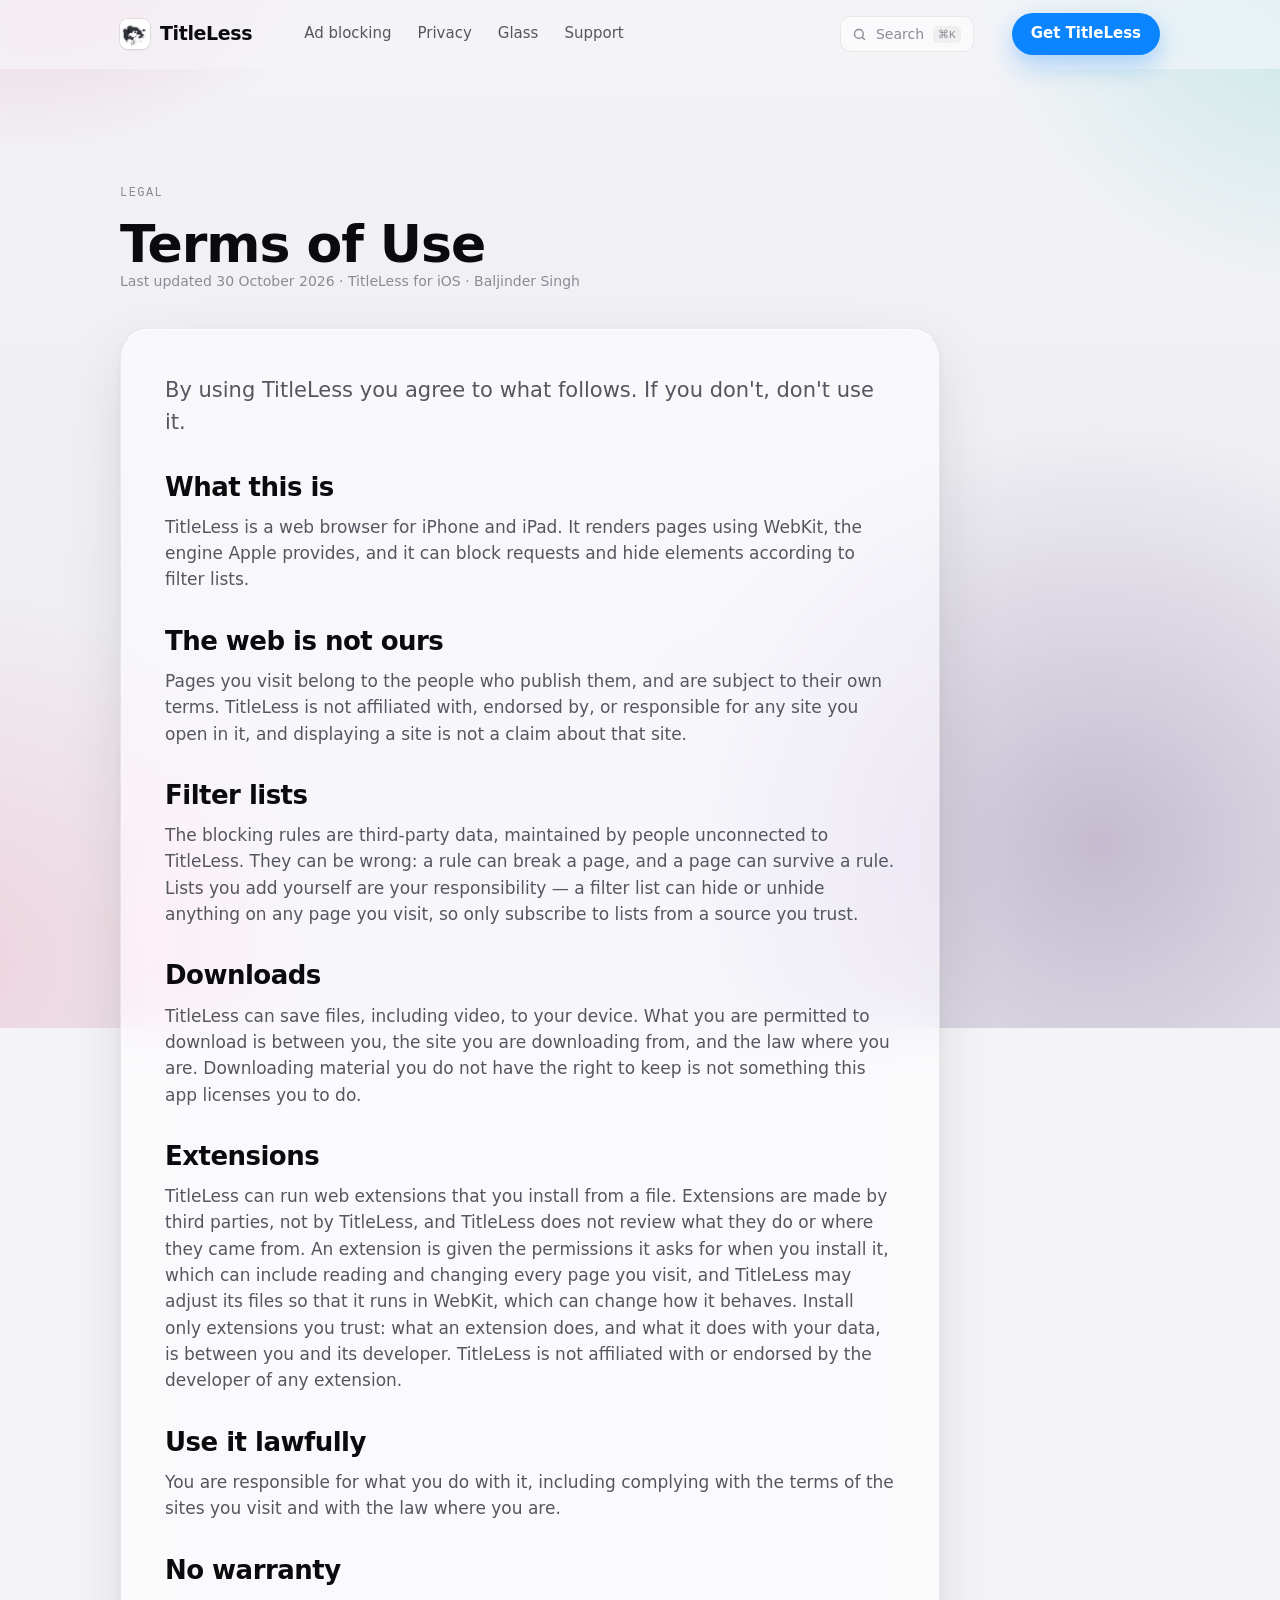
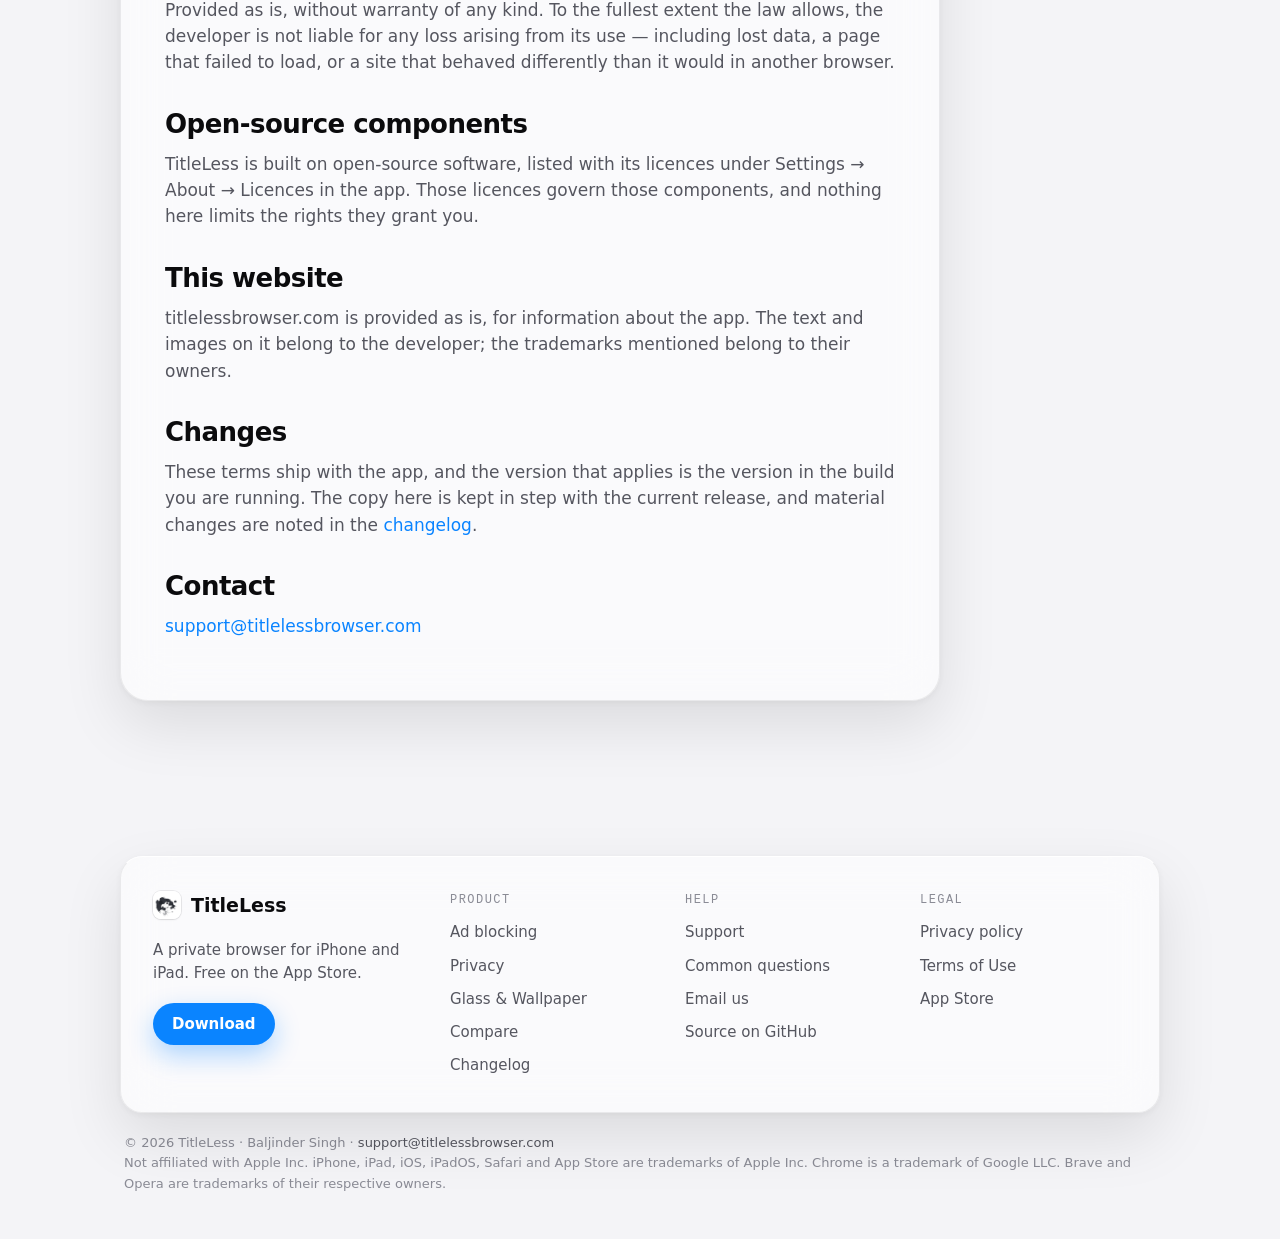
==== commit b32f3006: "Terms and privacy: extensions are installed from a file The app's Extensions screens now offer Insta" ====
--- a/terms/index.html
+++ b/terms/index.html
@@ -68,14 +68,13 @@
     you to do.</p>
 
     <h2>Extensions</h2>
-    <p>TitleLess can run web extensions, including Firefox extensions installed from
-    addons.mozilla.org. Extensions are made by third parties, not by TitleLess, and TitleLess does
-    not review what they do. An extension is given the permissions it asks for when you install
-    it, which can include reading and changing every page you visit, and TitleLess adjusts its
-    files so that it runs in WebKit, which can change how it behaves. Install only extensions you
-    trust: what an extension does, and what it does with your data, is between you and its
-    developer. TitleLess is not affiliated with or endorsed by Mozilla or by the developer of any
-    extension. Firefox is a trademark of the Mozilla Foundation.</p>
+    <p>TitleLess can run web extensions that you install from a file. Extensions are made by
+    third parties, not by TitleLess, and TitleLess does not review what they do or where they came
+    from. An extension is given the permissions it asks for when you install it, which can include
+    reading and changing every page you visit, and TitleLess may adjust its files so that it runs
+    in WebKit, which can change how it behaves. Install only extensions you trust: what an
+    extension does, and what it does with your data, is between you and its developer. TitleLess
+    is not affiliated with or endorsed by the developer of any extension.</p>
 
     <h2>Use it lawfully</h2>
     <p>You are responsible for what you do with it, including complying with the terms of the
